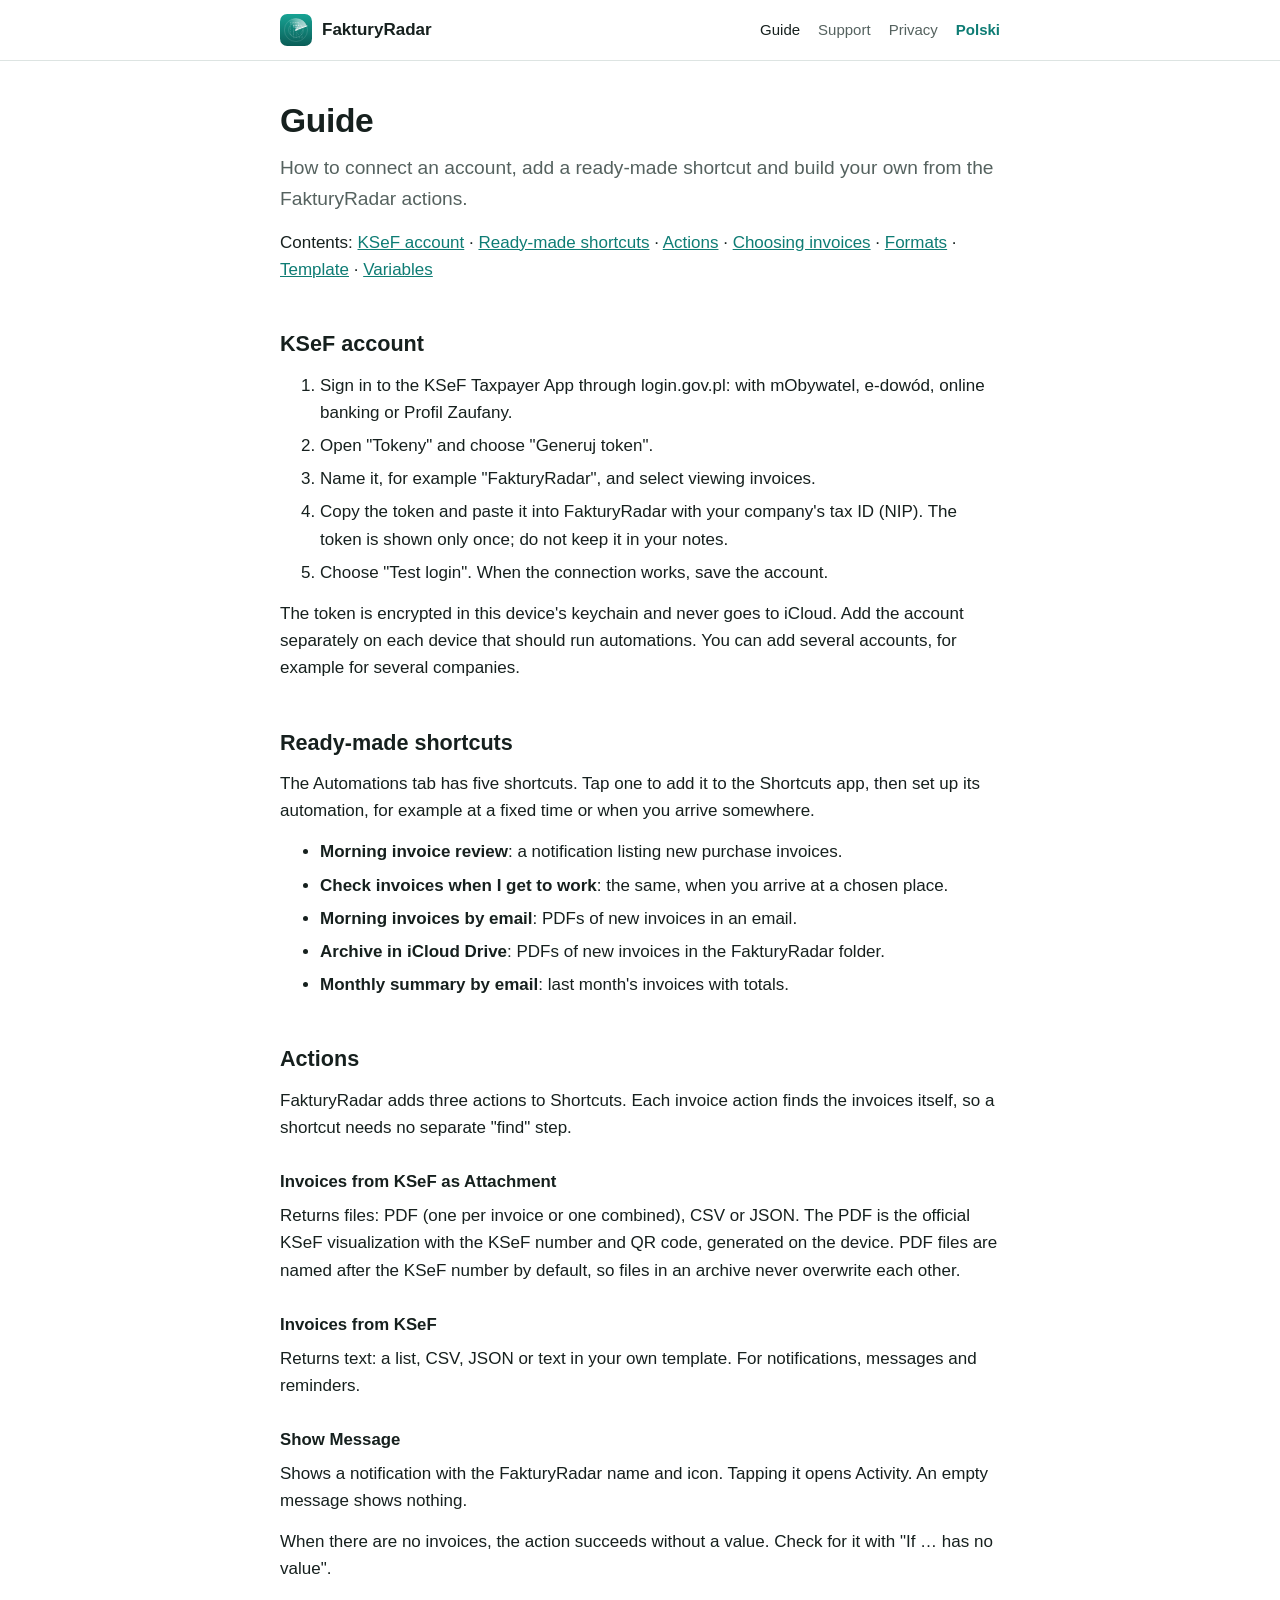
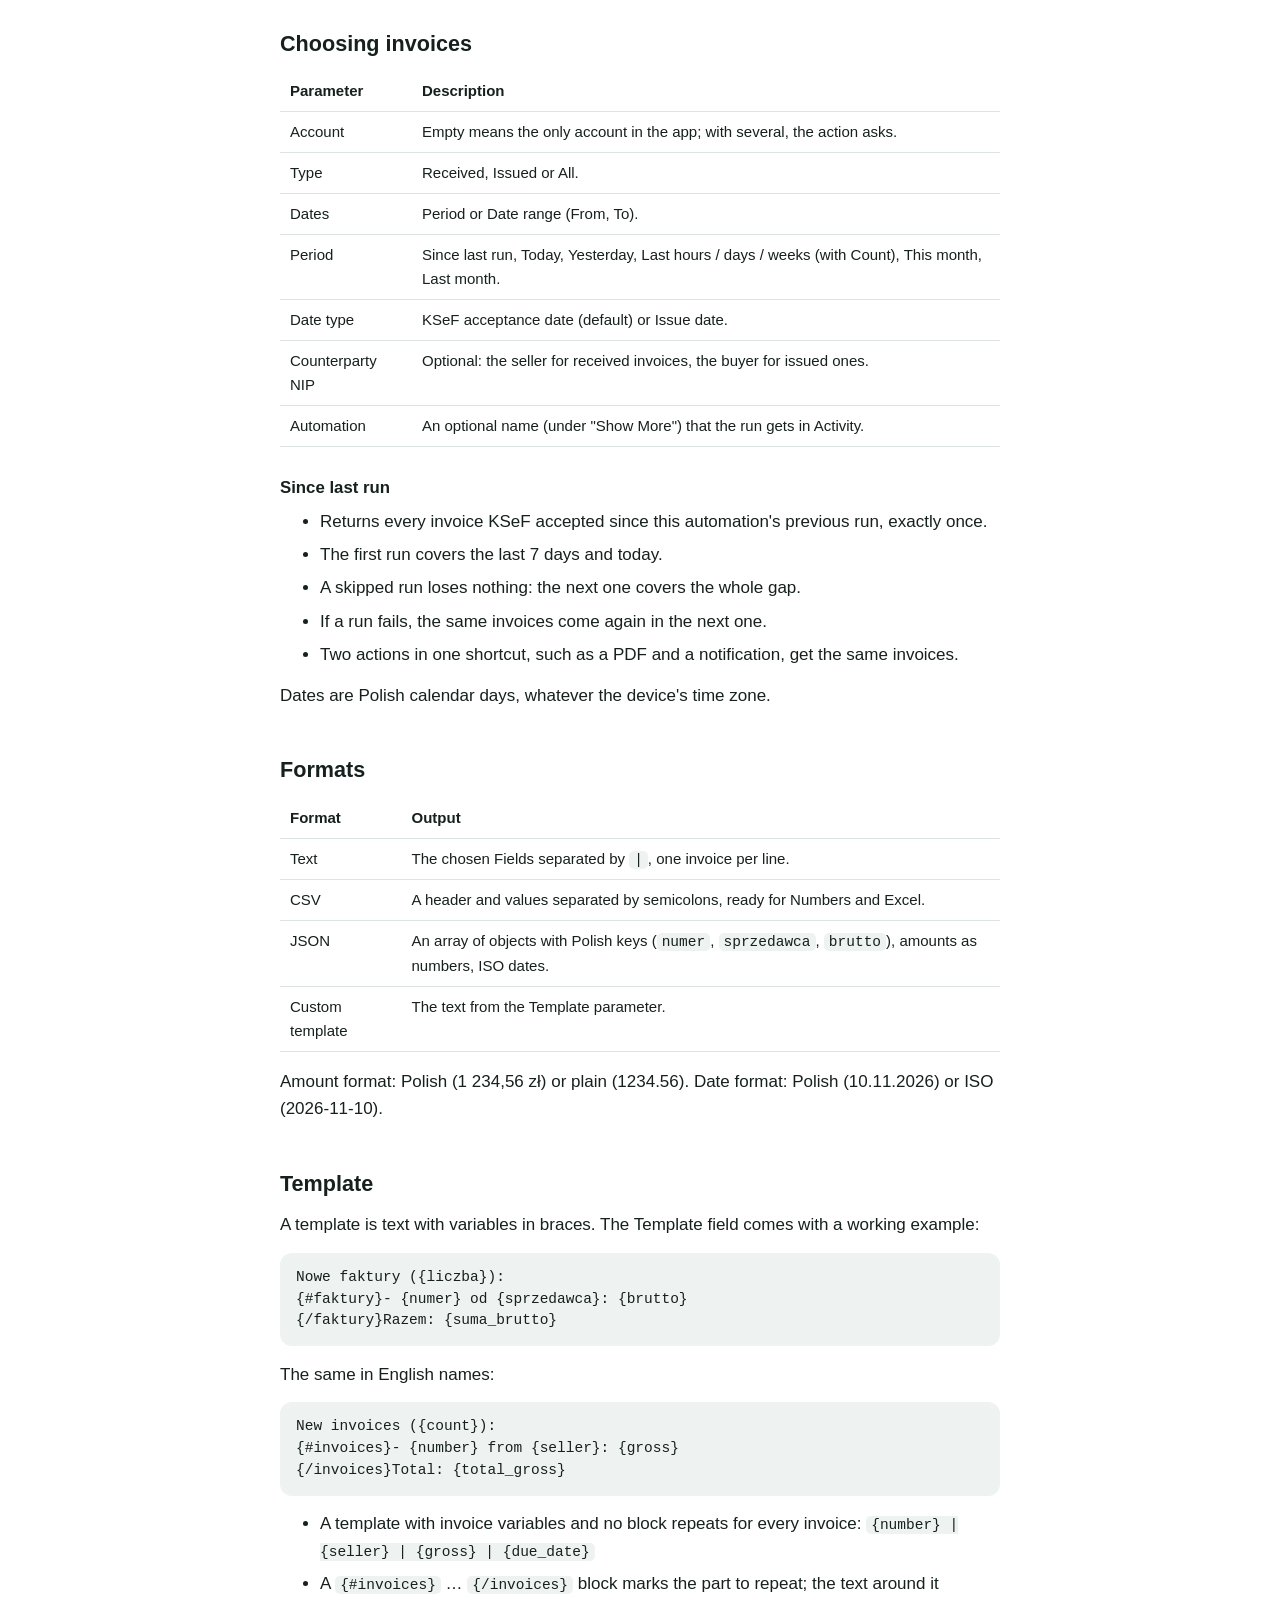
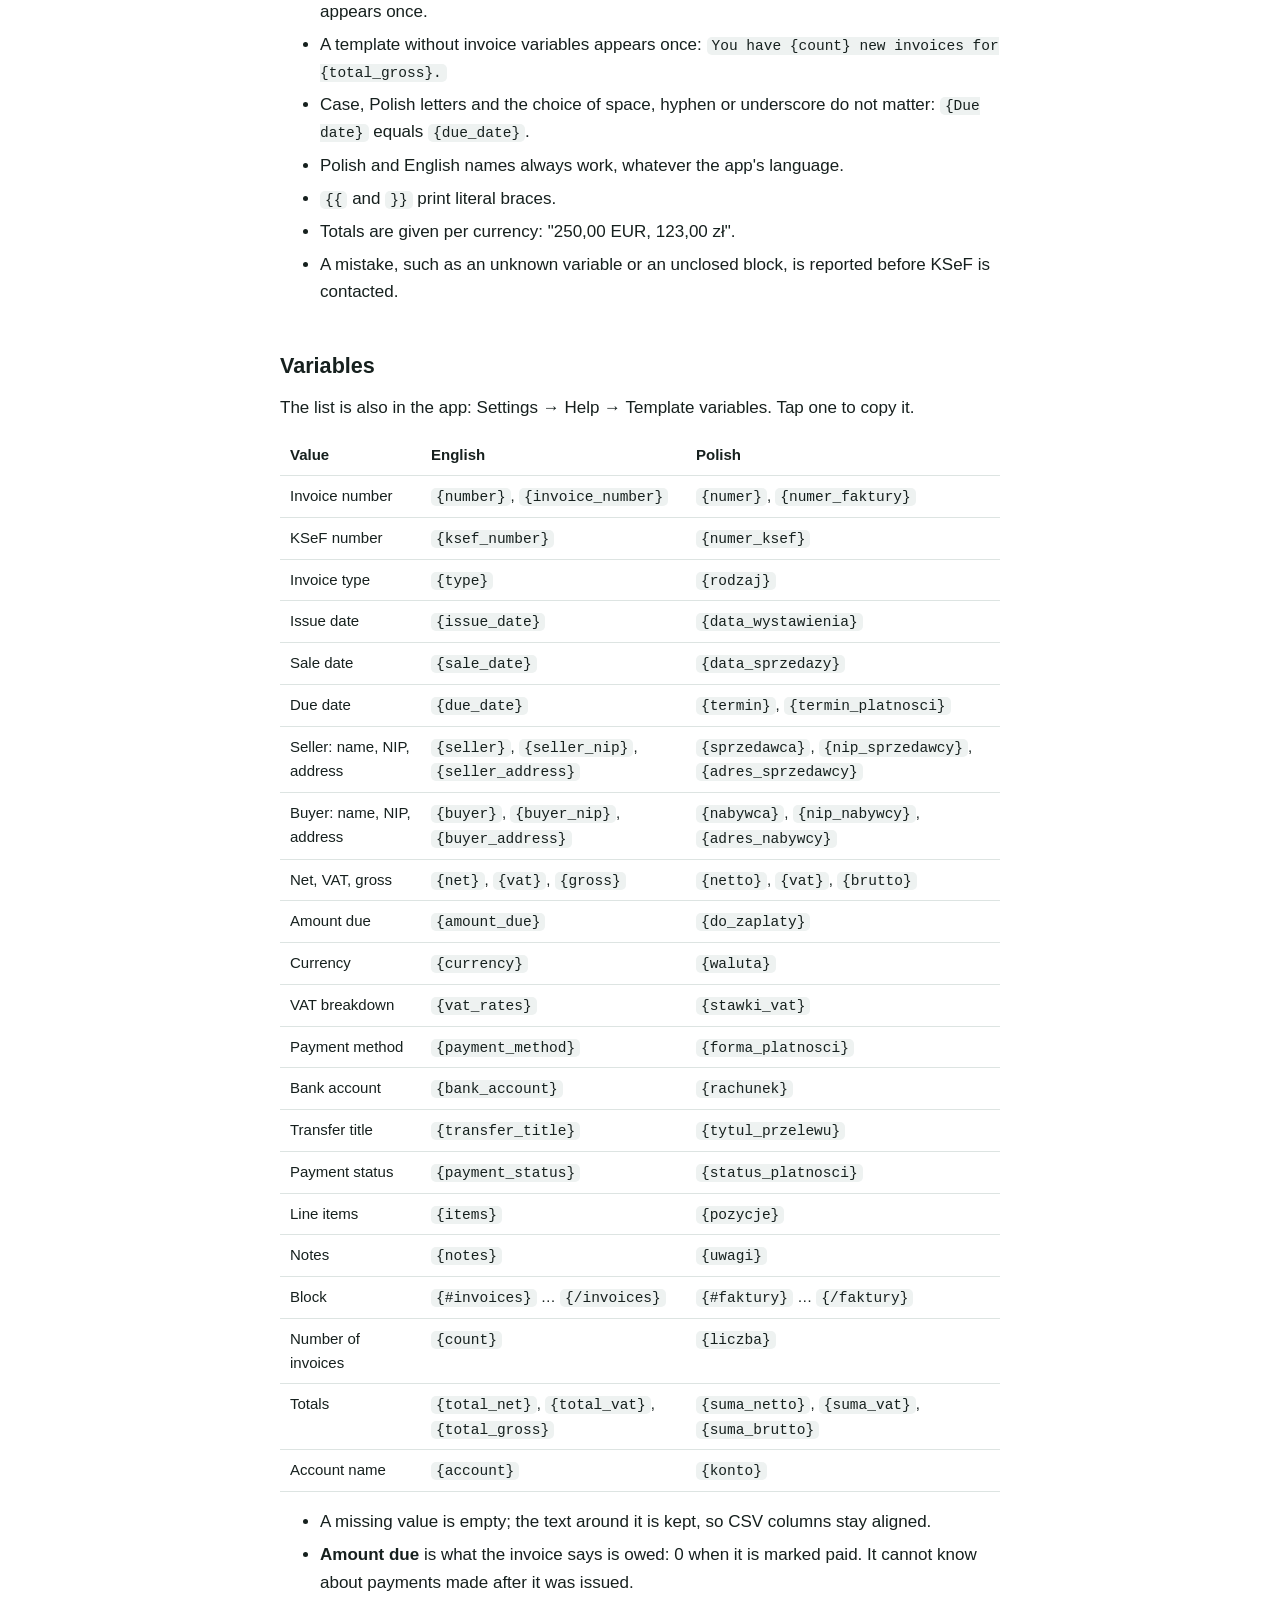
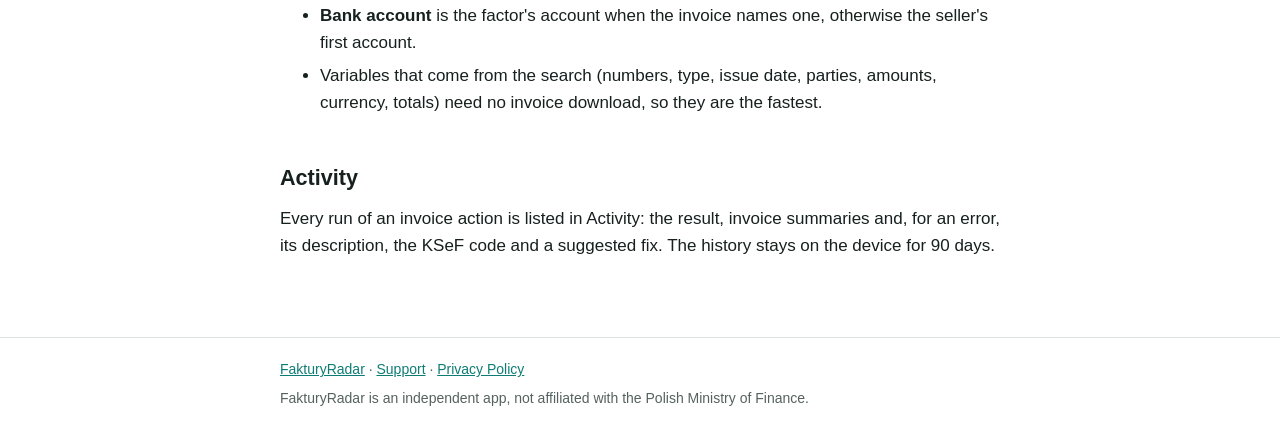
==== en/guide/index.html @ 7a62cd4e "Publish site from 4770012" ====
<!doctype html>
<html lang="en">
<head>
<meta charset="utf-8">
<meta name="viewport" content="width=device-width, initial-scale=1">
<title>Guide - FakturyRadar</title>
<meta name="description" content="How to connect a KSeF account, use the FakturyRadar actions in Shortcuts and write your own templates.">
<link rel="icon" href="/assets/icon.svg" type="image/svg+xml">
<link rel="alternate" hreflang="pl" href="https://fakturyradar.github.io/guide/">
<link rel="stylesheet" href="/assets/style.css">
</head>
<body>
<header class="site"><div class="wrap">
  <a class="brand" href="/en/"><img src="/assets/icon.svg" alt="">FakturyRadar</a>
  <nav class="main">
    <a href="/en/guide/" aria-current="page">Guide</a>
    <a href="/en/support/">Support</a>
    <a href="/en/privacy/">Privacy</a>
    <a class="lang" href="/guide/" hreflang="pl" lang="pl">Polski</a>
  </nav>
</div></header>

<main><div class="wrap">
  <h1>Guide</h1>
  <p class="lead">How to connect an account, add a ready-made shortcut and build your own from the FakturyRadar actions.</p>
  <p>Contents: <a href="#account">KSeF account</a> · <a href="#ready">Ready-made shortcuts</a> · <a href="#actions">Actions</a> · <a href="#choosing">Choosing invoices</a> · <a href="#formats">Formats</a> · <a href="#template">Template</a> · <a href="#variables">Variables</a></p>

  <h2 id="account">KSeF account</h2>
  <ol>
    <li>Sign in to the KSeF Taxpayer App through login.gov.pl: with mObywatel, e-dowód, online banking or Profil Zaufany.</li>
    <li>Open "Tokeny" and choose "Generuj token".</li>
    <li>Name it, for example "FakturyRadar", and select viewing invoices.</li>
    <li>Copy the token and paste it into FakturyRadar with your company's tax ID (NIP). The token is shown only once; do not keep it in your notes.</li>
    <li>Choose "Test login". When the connection works, save the account.</li>
  </ol>
  <p>The token is encrypted in this device's keychain and never goes to iCloud. Add the account separately on each device that should run automations. You can add several accounts, for example for several companies.</p>

  <h2 id="ready">Ready-made shortcuts</h2>
  <p>The Automations tab has five shortcuts. Tap one to add it to the Shortcuts app, then set up its automation, for example at a fixed time or when you arrive somewhere.</p>
  <ul>
    <li><strong>Morning invoice review</strong>: a notification listing new purchase invoices.</li>
    <li><strong>Check invoices when I get to work</strong>: the same, when you arrive at a chosen place.</li>
    <li><strong>Morning invoices by email</strong>: PDFs of new invoices in an email.</li>
    <li><strong>Archive in iCloud Drive</strong>: PDFs of new invoices in the FakturyRadar folder.</li>
    <li><strong>Monthly summary by email</strong>: last month's invoices with totals.</li>
  </ul>

  <h2 id="actions">Actions</h2>
  <p>FakturyRadar adds three actions to Shortcuts. Each invoice action finds the invoices itself, so a shortcut needs no separate "find" step.</p>
  <h3>Invoices from KSeF as Attachment</h3>
  <p>Returns files: PDF (one per invoice or one combined), CSV or JSON. The PDF is the official KSeF visualization with the KSeF number and QR code, generated on the device. PDF files are named after the KSeF number by default, so files in an archive never overwrite each other.</p>
  <h3>Invoices from KSeF</h3>
  <p>Returns text: a list, CSV, JSON or text in your own template. For notifications, messages and reminders.</p>
  <h3>Show Message</h3>
  <p>Shows a notification with the FakturyRadar name and icon. Tapping it opens Activity. An empty message shows nothing.</p>
  <p>When there are no invoices, the action succeeds without a value. Check for it with "If … has no value".</p>

  <h2 id="choosing">Choosing invoices</h2>
  <div class="table"><table>
    <tr><th>Parameter</th><th>Description</th></tr>
    <tr><td>Account</td><td>Empty means the only account in the app; with several, the action asks.</td></tr>
    <tr><td>Type</td><td>Received, Issued or All.</td></tr>
    <tr><td>Dates</td><td>Period or Date range (From, To).</td></tr>
    <tr><td>Period</td><td>Since last run, Today, Yesterday, Last hours / days / weeks (with Count), This month, Last month.</td></tr>
    <tr><td>Date type</td><td>KSeF acceptance date (default) or Issue date.</td></tr>
    <tr><td>Counterparty NIP</td><td>Optional: the seller for received invoices, the buyer for issued ones.</td></tr>
    <tr><td>Automation</td><td>An optional name (under "Show More") that the run gets in Activity.</td></tr>
  </table></div>
  <h3>Since last run</h3>
  <ul>
    <li>Returns every invoice KSeF accepted since this automation's previous run, exactly once.</li>
    <li>The first run covers the last 7 days and today.</li>
    <li>A skipped run loses nothing: the next one covers the whole gap.</li>
    <li>If a run fails, the same invoices come again in the next one.</li>
    <li>Two actions in one shortcut, such as a PDF and a notification, get the same invoices.</li>
  </ul>
  <p>Dates are Polish calendar days, whatever the device's time zone.</p>

  <h2 id="formats">Formats</h2>
  <div class="table"><table>
    <tr><th>Format</th><th>Output</th></tr>
    <tr><td>Text</td><td>The chosen Fields separated by <code>|</code>, one invoice per line.</td></tr>
    <tr><td>CSV</td><td>A header and values separated by semicolons, ready for Numbers and Excel.</td></tr>
    <tr><td>JSON</td><td>An array of objects with Polish keys (<code>numer</code>, <code>sprzedawca</code>, <code>brutto</code>), amounts as numbers, ISO dates.</td></tr>
    <tr><td>Custom template</td><td>The text from the Template parameter.</td></tr>
  </table></div>
  <p>Amount format: Polish (1 234,56 zł) or plain (1234.56). Date format: Polish (10.11.2026) or ISO (2026-11-10).</p>

  <h2 id="template">Template</h2>
  <p>A template is text with variables in braces. The Template field comes with a working example:</p>
  <pre><code>Nowe faktury ({liczba}):
{#faktury}- {numer} od {sprzedawca}: {brutto}
{/faktury}Razem: {suma_brutto}</code></pre>
  <p>The same in English names:</p>
  <pre><code>New invoices ({count}):
{#invoices}- {number} from {seller}: {gross}
{/invoices}Total: {total_gross}</code></pre>
  <ul>
    <li>A template with invoice variables and no block repeats for every invoice: <code>{number} | {seller} | {gross} | {due_date}</code></li>
    <li>A <code>{#invoices}</code> … <code>{/invoices}</code> block marks the part to repeat; the text around it appears once.</li>
    <li>A template without invoice variables appears once: <code>You have {count} new invoices for {total_gross}.</code></li>
    <li>Case, Polish letters and the choice of space, hyphen or underscore do not matter: <code>{Due date}</code> equals <code>{due_date}</code>.</li>
    <li>Polish and English names always work, whatever the app's language.</li>
    <li><code>{{</code> and <code>}}</code> print literal braces.</li>
    <li>Totals are given per currency: "250,00 EUR, 123,00 zł".</li>
    <li>A mistake, such as an unknown variable or an unclosed block, is reported before KSeF is contacted.</li>
  </ul>

  <h2 id="variables">Variables</h2>
  <p>The list is also in the app: Settings → Help → Template variables. Tap one to copy it.</p>
  <div class="table"><table>
    <tr><th>Value</th><th>English</th><th>Polish</th></tr>
    <tr><td>Invoice number</td><td><code>{number}</code>, <code>{invoice_number}</code></td><td><code>{numer}</code>, <code>{numer_faktury}</code></td></tr>
    <tr><td>KSeF number</td><td><code>{ksef_number}</code></td><td><code>{numer_ksef}</code></td></tr>
    <tr><td>Invoice type</td><td><code>{type}</code></td><td><code>{rodzaj}</code></td></tr>
    <tr><td>Issue date</td><td><code>{issue_date}</code></td><td><code>{data_wystawienia}</code></td></tr>
    <tr><td>Sale date</td><td><code>{sale_date}</code></td><td><code>{data_sprzedazy}</code></td></tr>
    <tr><td>Due date</td><td><code>{due_date}</code></td><td><code>{termin}</code>, <code>{termin_platnosci}</code></td></tr>
    <tr><td>Seller: name, NIP, address</td><td><code>{seller}</code>, <code>{seller_nip}</code>, <code>{seller_address}</code></td><td><code>{sprzedawca}</code>, <code>{nip_sprzedawcy}</code>, <code>{adres_sprzedawcy}</code></td></tr>
    <tr><td>Buyer: name, NIP, address</td><td><code>{buyer}</code>, <code>{buyer_nip}</code>, <code>{buyer_address}</code></td><td><code>{nabywca}</code>, <code>{nip_nabywcy}</code>, <code>{adres_nabywcy}</code></td></tr>
    <tr><td>Net, VAT, gross</td><td><code>{net}</code>, <code>{vat}</code>, <code>{gross}</code></td><td><code>{netto}</code>, <code>{vat}</code>, <code>{brutto}</code></td></tr>
    <tr><td>Amount due</td><td><code>{amount_due}</code></td><td><code>{do_zaplaty}</code></td></tr>
    <tr><td>Currency</td><td><code>{currency}</code></td><td><code>{waluta}</code></td></tr>
    <tr><td>VAT breakdown</td><td><code>{vat_rates}</code></td><td><code>{stawki_vat}</code></td></tr>
    <tr><td>Payment method</td><td><code>{payment_method}</code></td><td><code>{forma_platnosci}</code></td></tr>
    <tr><td>Bank account</td><td><code>{bank_account}</code></td><td><code>{rachunek}</code></td></tr>
    <tr><td>Transfer title</td><td><code>{transfer_title}</code></td><td><code>{tytul_przelewu}</code></td></tr>
    <tr><td>Payment status</td><td><code>{payment_status}</code></td><td><code>{status_platnosci}</code></td></tr>
    <tr><td>Line items</td><td><code>{items}</code></td><td><code>{pozycje}</code></td></tr>
    <tr><td>Notes</td><td><code>{notes}</code></td><td><code>{uwagi}</code></td></tr>
    <tr><td>Block</td><td><code>{#invoices}</code> … <code>{/invoices}</code></td><td><code>{#faktury}</code> … <code>{/faktury}</code></td></tr>
    <tr><td>Number of invoices</td><td><code>{count}</code></td><td><code>{liczba}</code></td></tr>
    <tr><td>Totals</td><td><code>{total_net}</code>, <code>{total_vat}</code>, <code>{total_gross}</code></td><td><code>{suma_netto}</code>, <code>{suma_vat}</code>, <code>{suma_brutto}</code></td></tr>
    <tr><td>Account name</td><td><code>{account}</code></td><td><code>{konto}</code></td></tr>
  </table></div>
  <ul>
    <li>A missing value is empty; the text around it is kept, so CSV columns stay aligned.</li>
    <li><strong>Amount due</strong> is what the invoice says is owed: 0 when it is marked paid. It cannot know about payments made after it was issued.</li>
    <li><strong>Bank account</strong> is the factor's account when the invoice names one, otherwise the seller's first account.</li>
    <li>Variables that come from the search (numbers, type, issue date, parties, amounts, currency, totals) need no invoice download, so they are the fastest.</li>
  </ul>

  <h2>Activity</h2>
  <p>Every run of an invoice action is listed in Activity: the result, invoice summaries and, for an error, its description, the KSeF code and a suggested fix. The history stays on the device for 90 days.</p>
</div></main>

<footer class="site"><div class="wrap">
  <p><a href="/en/">FakturyRadar</a> · <a href="/en/support/">Support</a> · <a href="/en/privacy/">Privacy Policy</a></p>
  <p>FakturyRadar is an independent app, not affiliated with the Polish Ministry of Finance.</p>
</div></footer>
</body>
</html>
---- assets/style.css ----
:root {
  --bg: #ffffff;
  --surface: #f3f6f5;
  --text: #16201e;
  --muted: #55625f;
  --line: #dde4e2;
  --accent: #0e7c74;
  --accent-soft: #e3f2f0;
  --code: #eef2f1;
  color-scheme: light dark;
}

@media (prefers-color-scheme: dark) {
  :root {
    --bg: #111514;
    --surface: #1a201e;
    --text: #e8eeec;
    --muted: #9aa8a4;
    --line: #2a3330;
    --accent: #4ccbb9;
    --accent-soft: #17302c;
    --code: #1f2725;
  }
}

* { box-sizing: border-box; }

body {
  margin: 0;
  background: var(--bg);
  color: var(--text);
  font: 17px/1.6 -apple-system, BlinkMacSystemFont, "SF Pro Text", "Segoe UI", Roboto, sans-serif;
  -webkit-text-size-adjust: 100%;
}

a { color: var(--accent); }
a:hover { text-decoration-thickness: 2px; }

.wrap { max-width: 760px; margin: 0 auto; padding: 0 20px; }

header.site {
  border-bottom: 1px solid var(--line);
}
header.site .wrap {
  display: flex;
  align-items: center;
  gap: 16px;
  flex-wrap: wrap;
  padding-top: 14px;
  padding-bottom: 14px;
}
.brand {
  display: flex;
  align-items: center;
  gap: 10px;
  font-weight: 650;
  color: var(--text);
  text-decoration: none;
  margin-right: auto;
}
.brand img { width: 32px; height: 32px; }
nav.main { display: flex; gap: 18px; flex-wrap: wrap; font-size: 15px; }
nav.main a { color: var(--muted); text-decoration: none; }
nav.main a[aria-current="page"], nav.main a:hover { color: var(--text); }
nav.main .lang { color: var(--accent); font-weight: 600; }

main { padding: 40px 0 64px; }

h1 { font-size: 2.1rem; line-height: 1.2; margin: 0 0 12px; letter-spacing: -0.01em; }
h2 { font-size: 1.35rem; margin: 44px 0 10px; }
h3 { font-size: 1.05rem; margin: 28px 0 6px; }
p, ul, ol { margin: 0 0 14px; }
li { margin-bottom: 6px; }
.lead { font-size: 1.2rem; color: var(--muted); }
.meta { color: var(--muted); font-size: 15px; }

.hero { display: flex; gap: 24px; align-items: center; margin-bottom: 8px; }
.hero img { width: 96px; height: 96px; flex: none; }

.pillars {
  display: grid;
  grid-template-columns: repeat(2, 1fr);
  gap: 14px;
  margin: 28px 0;
  padding: 0;
  list-style: none;
}
.pillars li {
  background: var(--surface);
  border-radius: 16px;
  padding: 18px 18px 14px;
  margin: 0;
}
.pillars strong { display: block; margin-bottom: 4px; }
.pillars span { color: var(--muted); font-size: 15px; }

.note {
  background: var(--accent-soft);
  border-radius: 14px;
  padding: 14px 18px;
  margin: 20px 0;
}

code, pre { font: 14.5px/1.5 ui-monospace, "SF Mono", Menlo, monospace; }
code { background: var(--code); border-radius: 5px; padding: 1px 5px; }
pre { background: var(--code); border-radius: 12px; padding: 14px 16px; overflow-x: auto; }
pre code { background: none; padding: 0; }

.table { overflow-x: auto; margin: 0 0 16px; }
table { border-collapse: collapse; width: 100%; font-size: 15px; }
th, td { text-align: left; vertical-align: top; padding: 8px 10px; border-bottom: 1px solid var(--line); }
th { font-weight: 600; }

details { border-bottom: 1px solid var(--line); padding: 12px 0; }
summary { cursor: pointer; font-weight: 600; }
details p { margin-top: 8px; }

footer.site { border-top: 1px solid var(--line); color: var(--muted); font-size: 14px; }
footer.site .wrap { padding-top: 20px; padding-bottom: 32px; }
footer.site p { margin: 0 0 6px; }

@media (max-width: 560px) {
  h1 { font-size: 1.7rem; }
  .hero { flex-direction: column; align-items: flex-start; }
  .hero img { width: 72px; height: 72px; }
  .pillars { grid-template-columns: 1fr; }
}
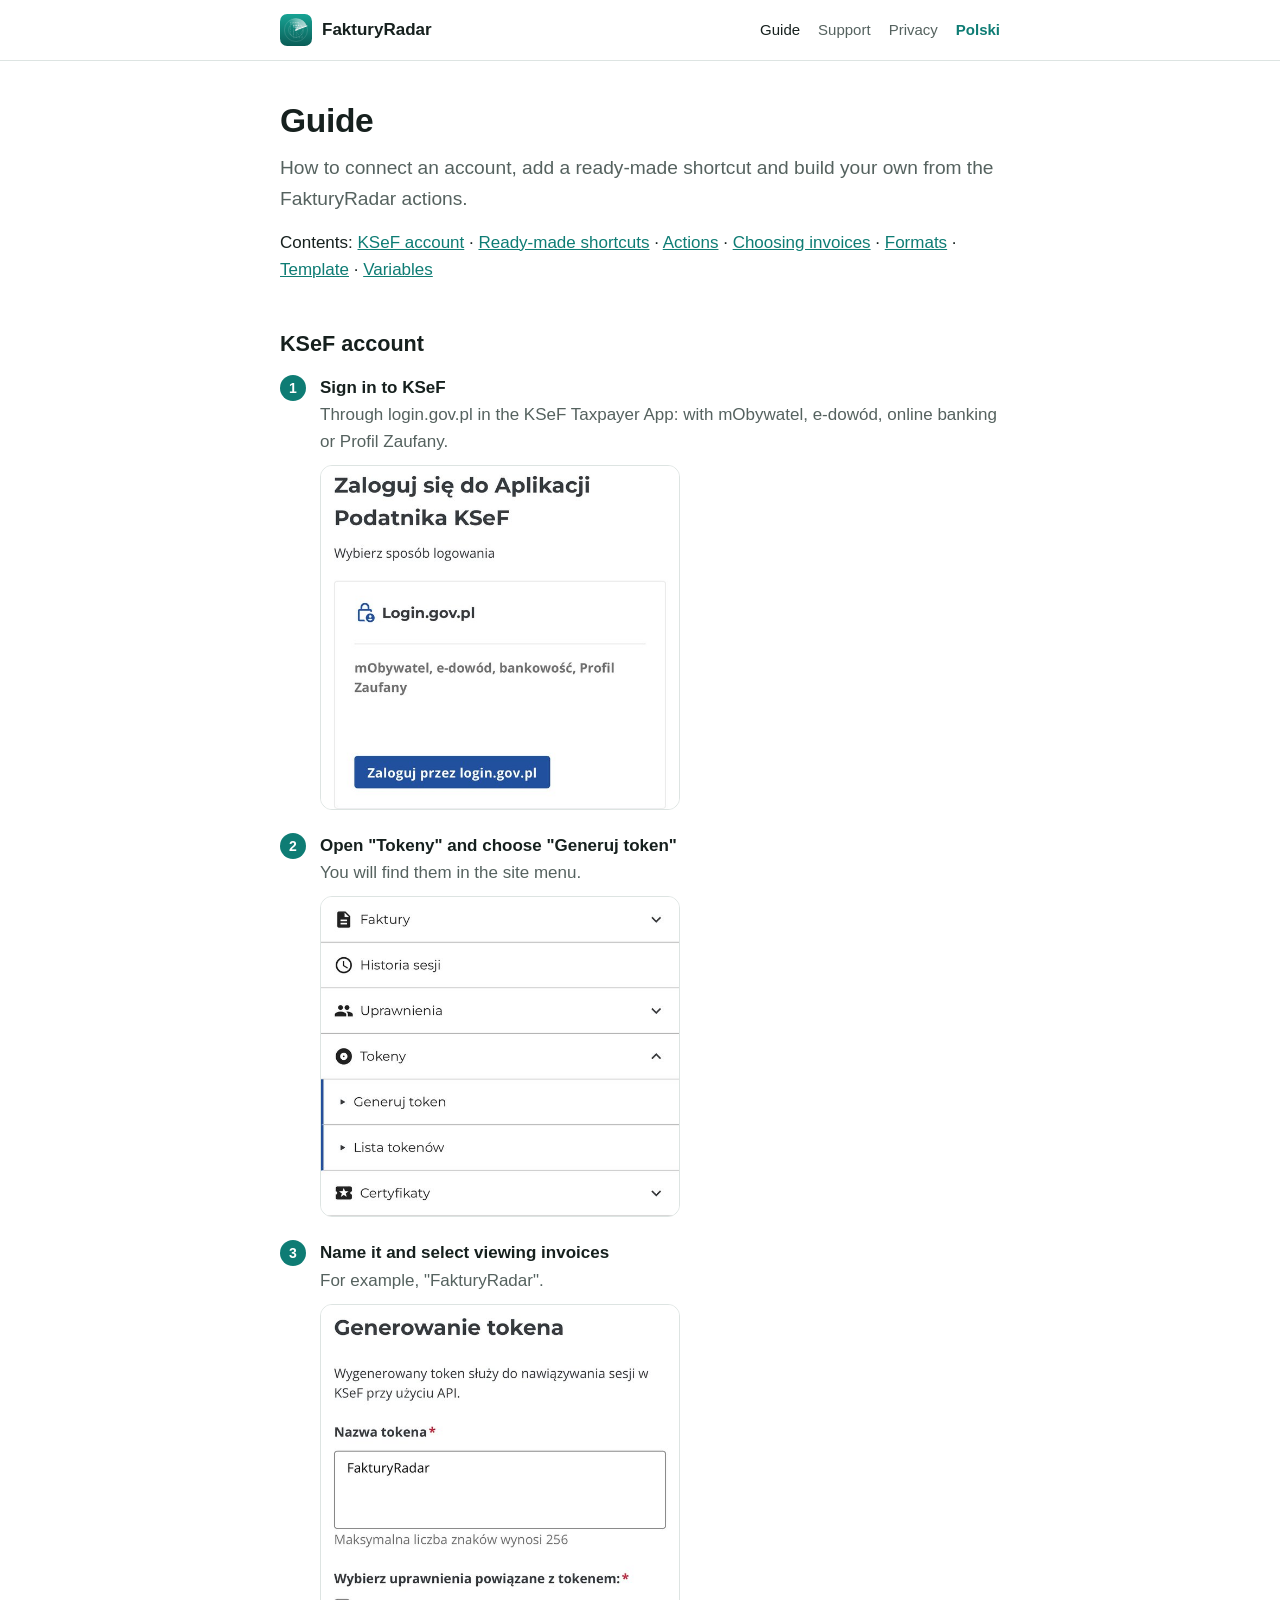
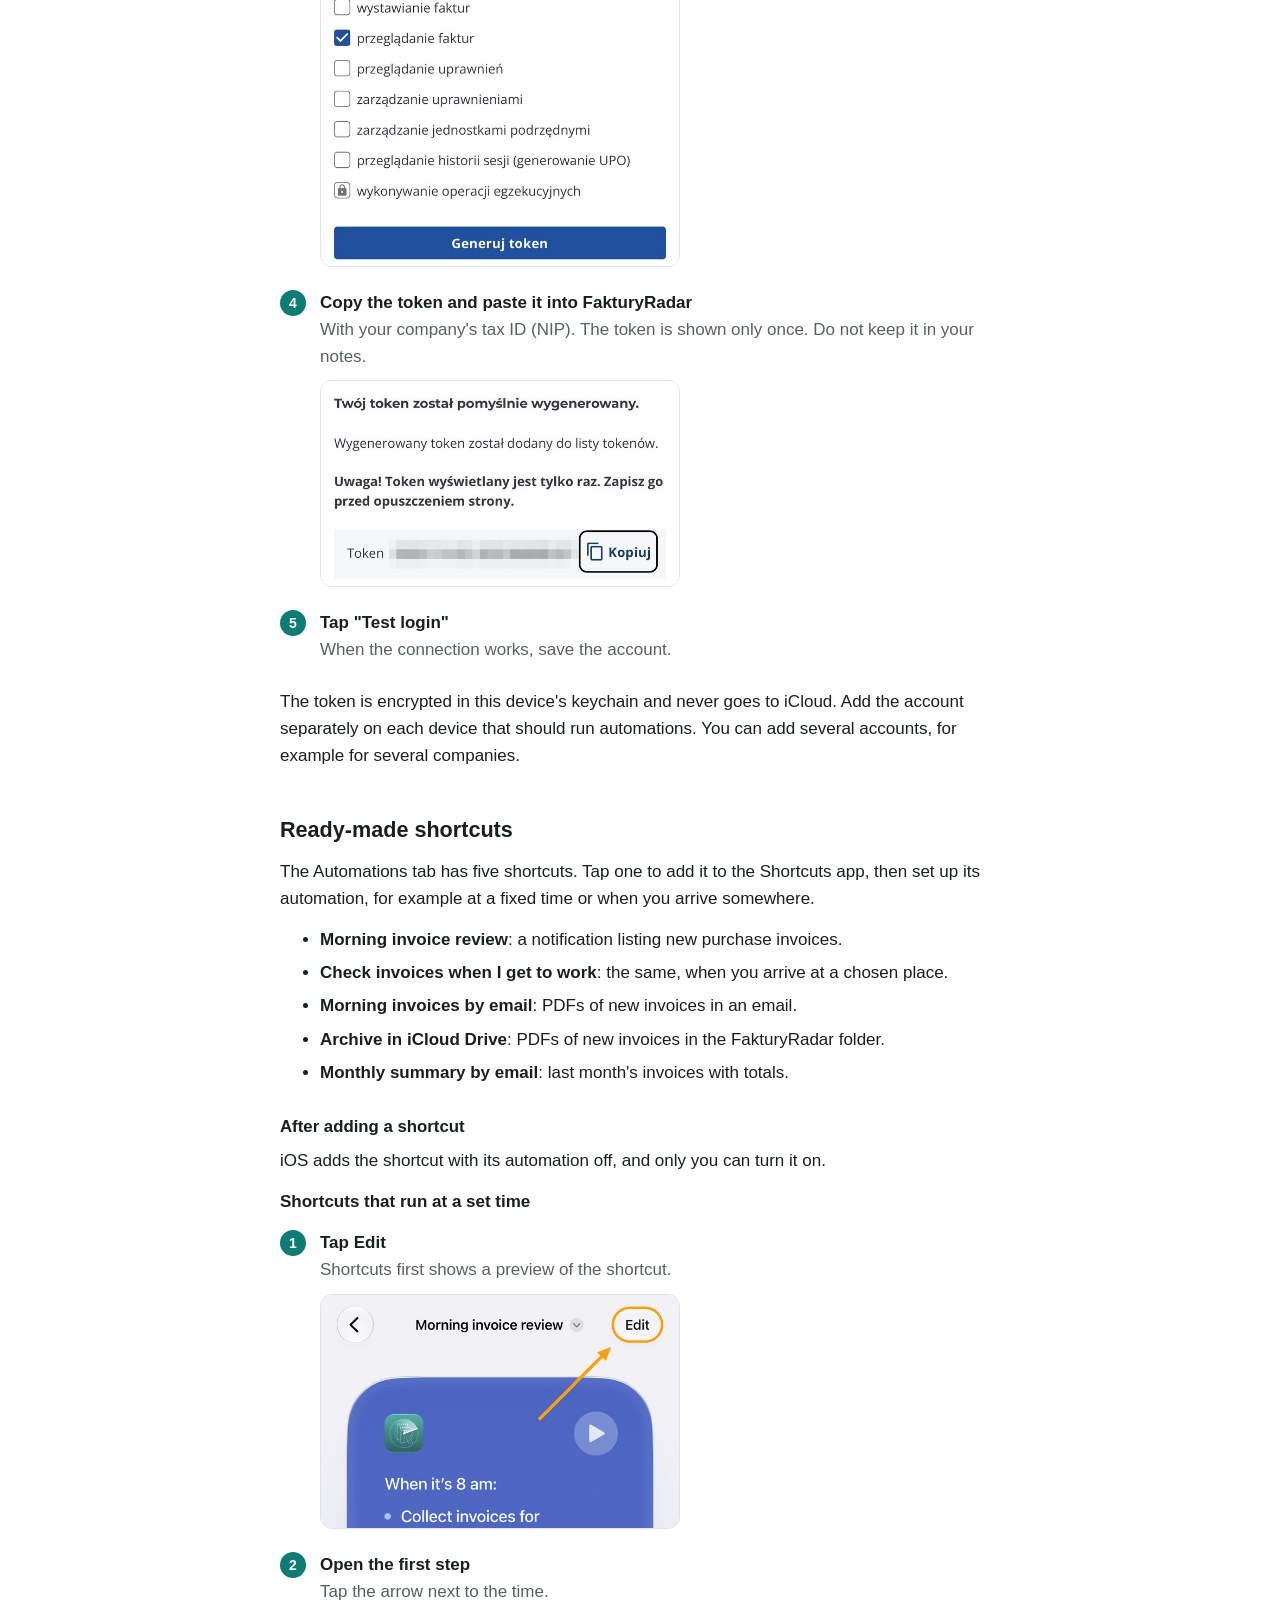
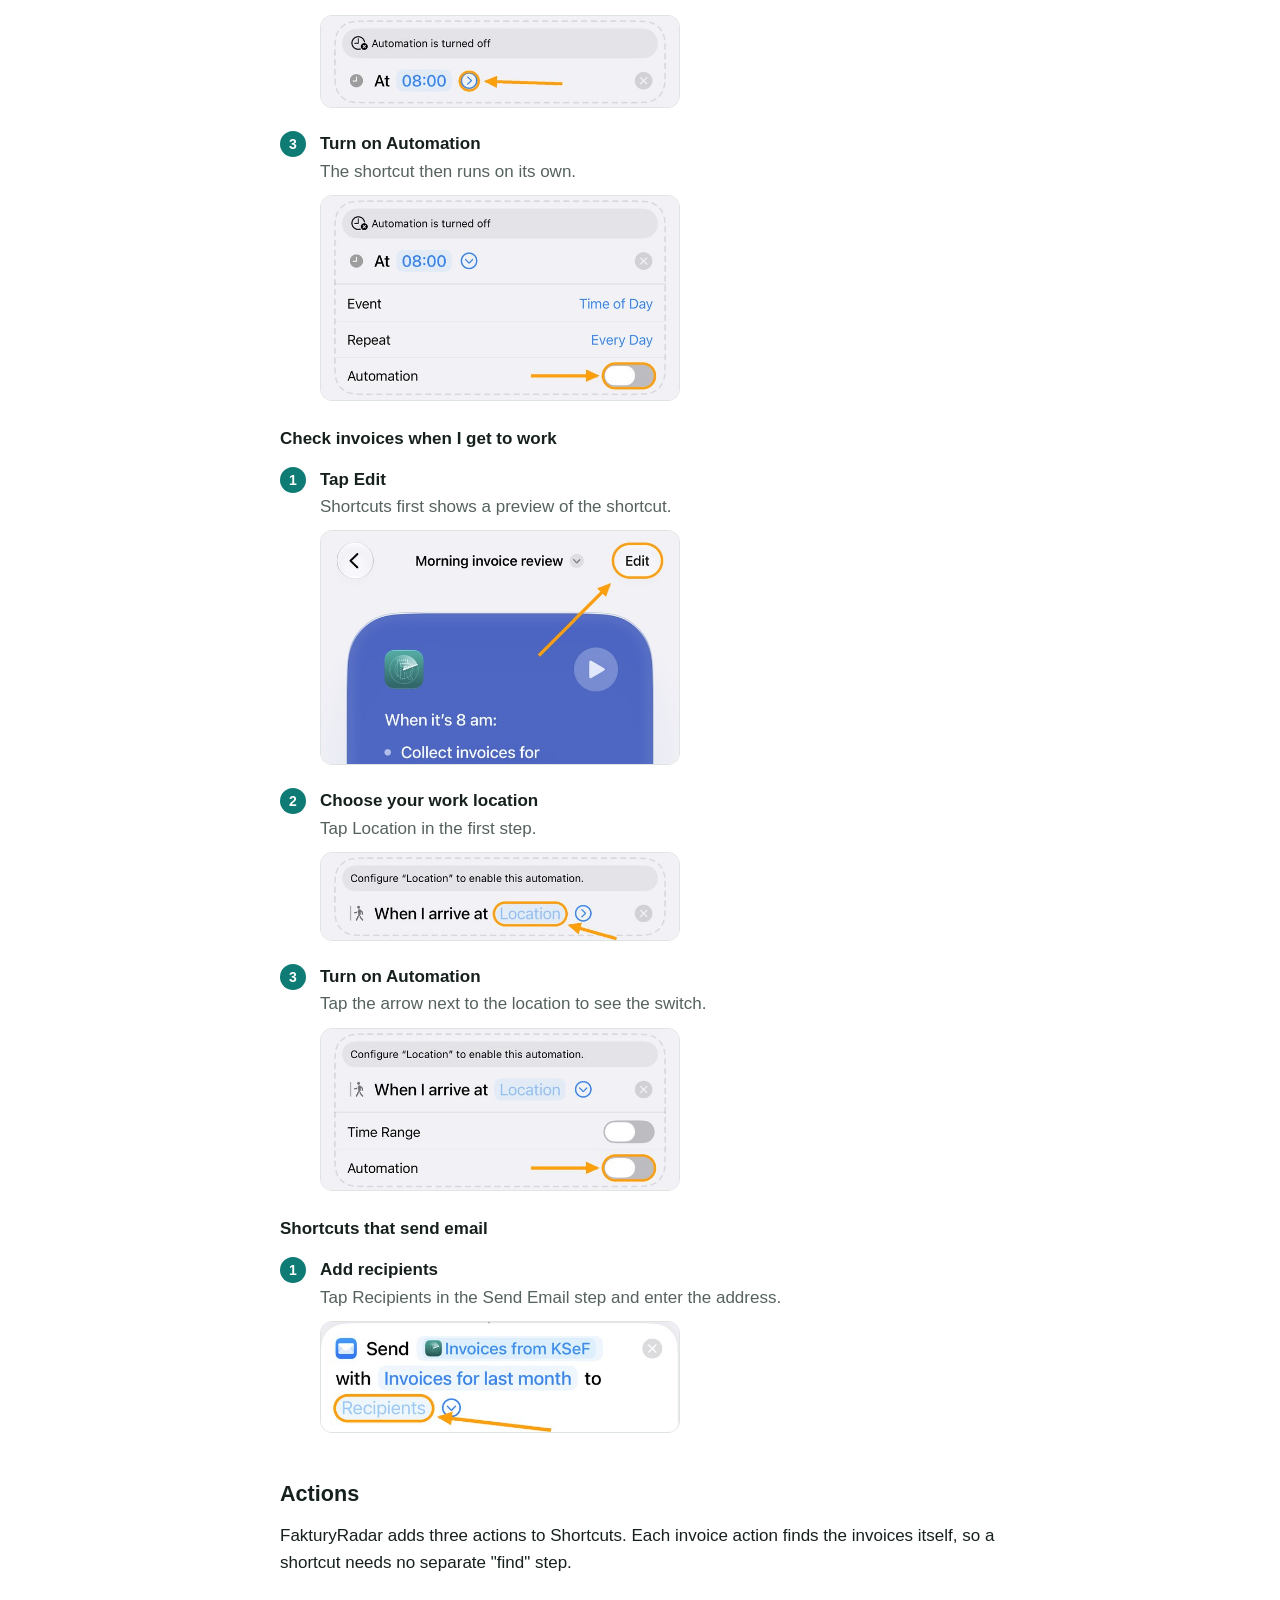
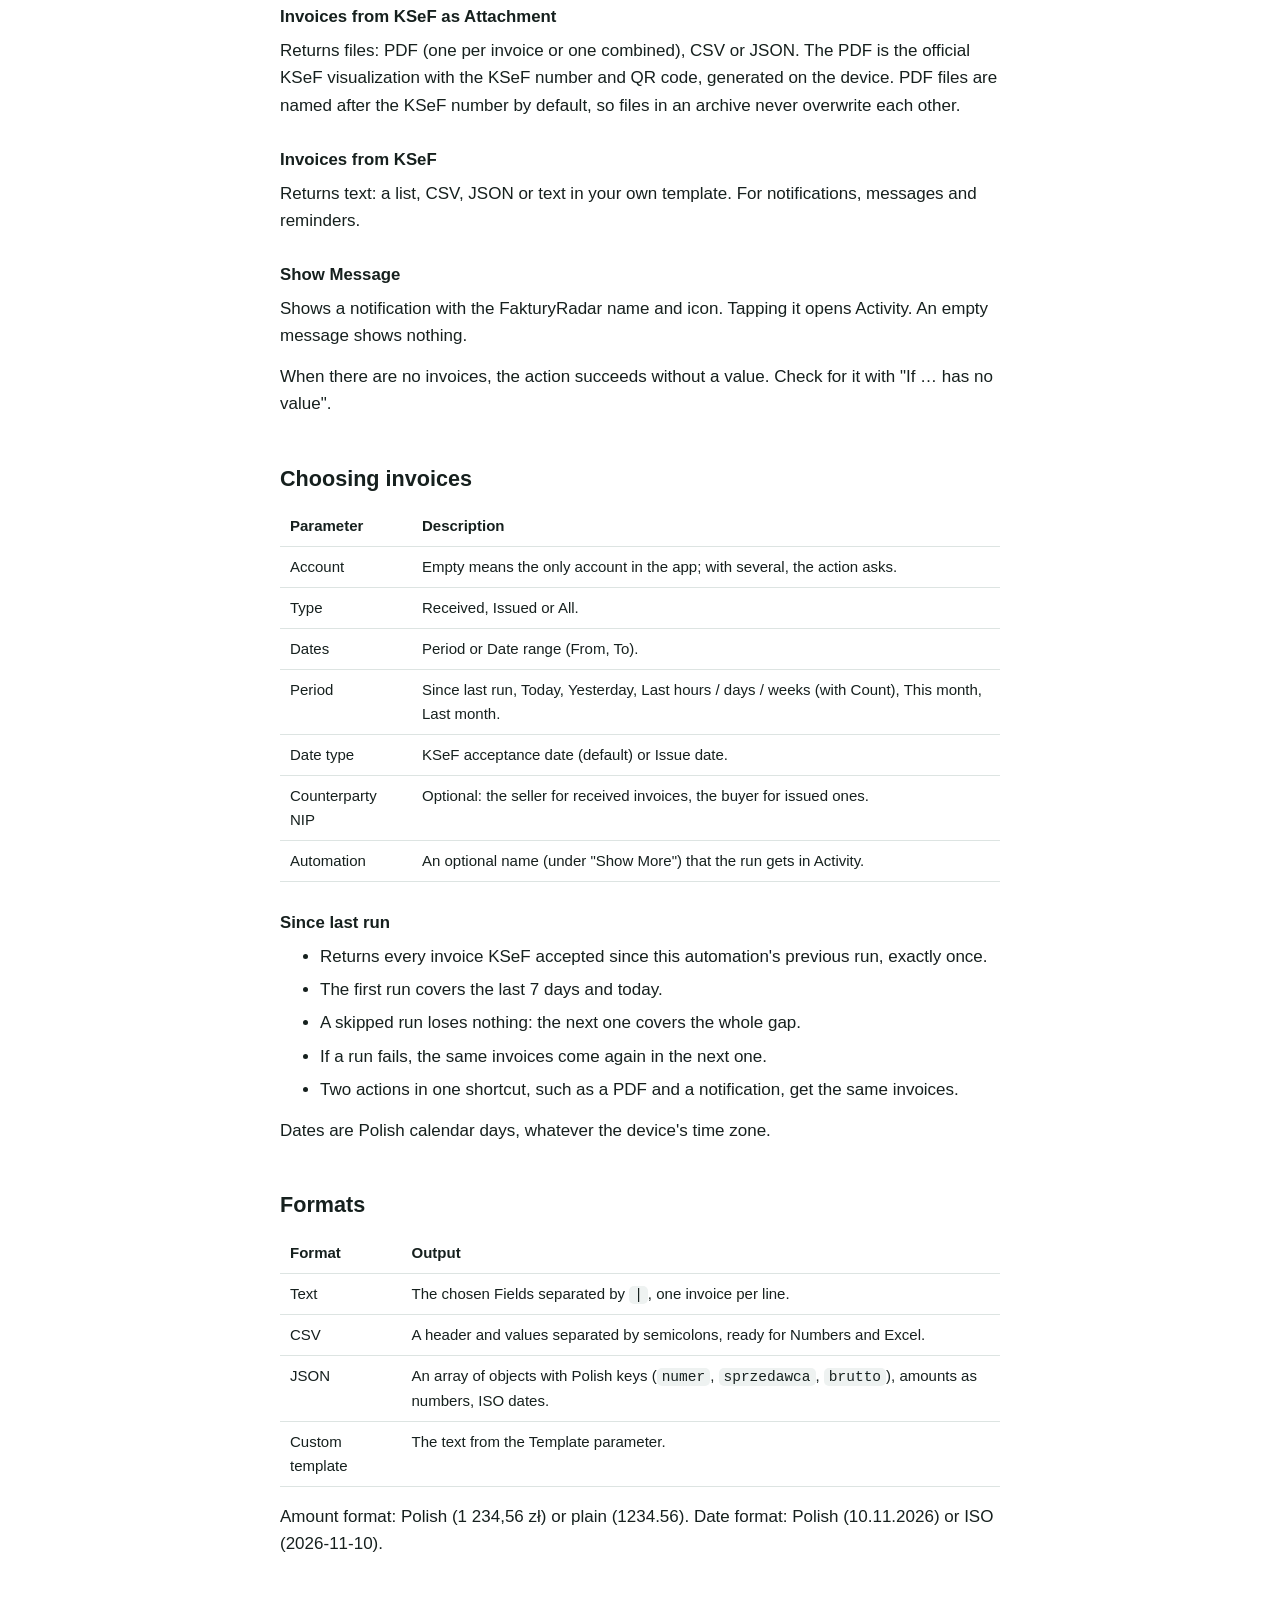
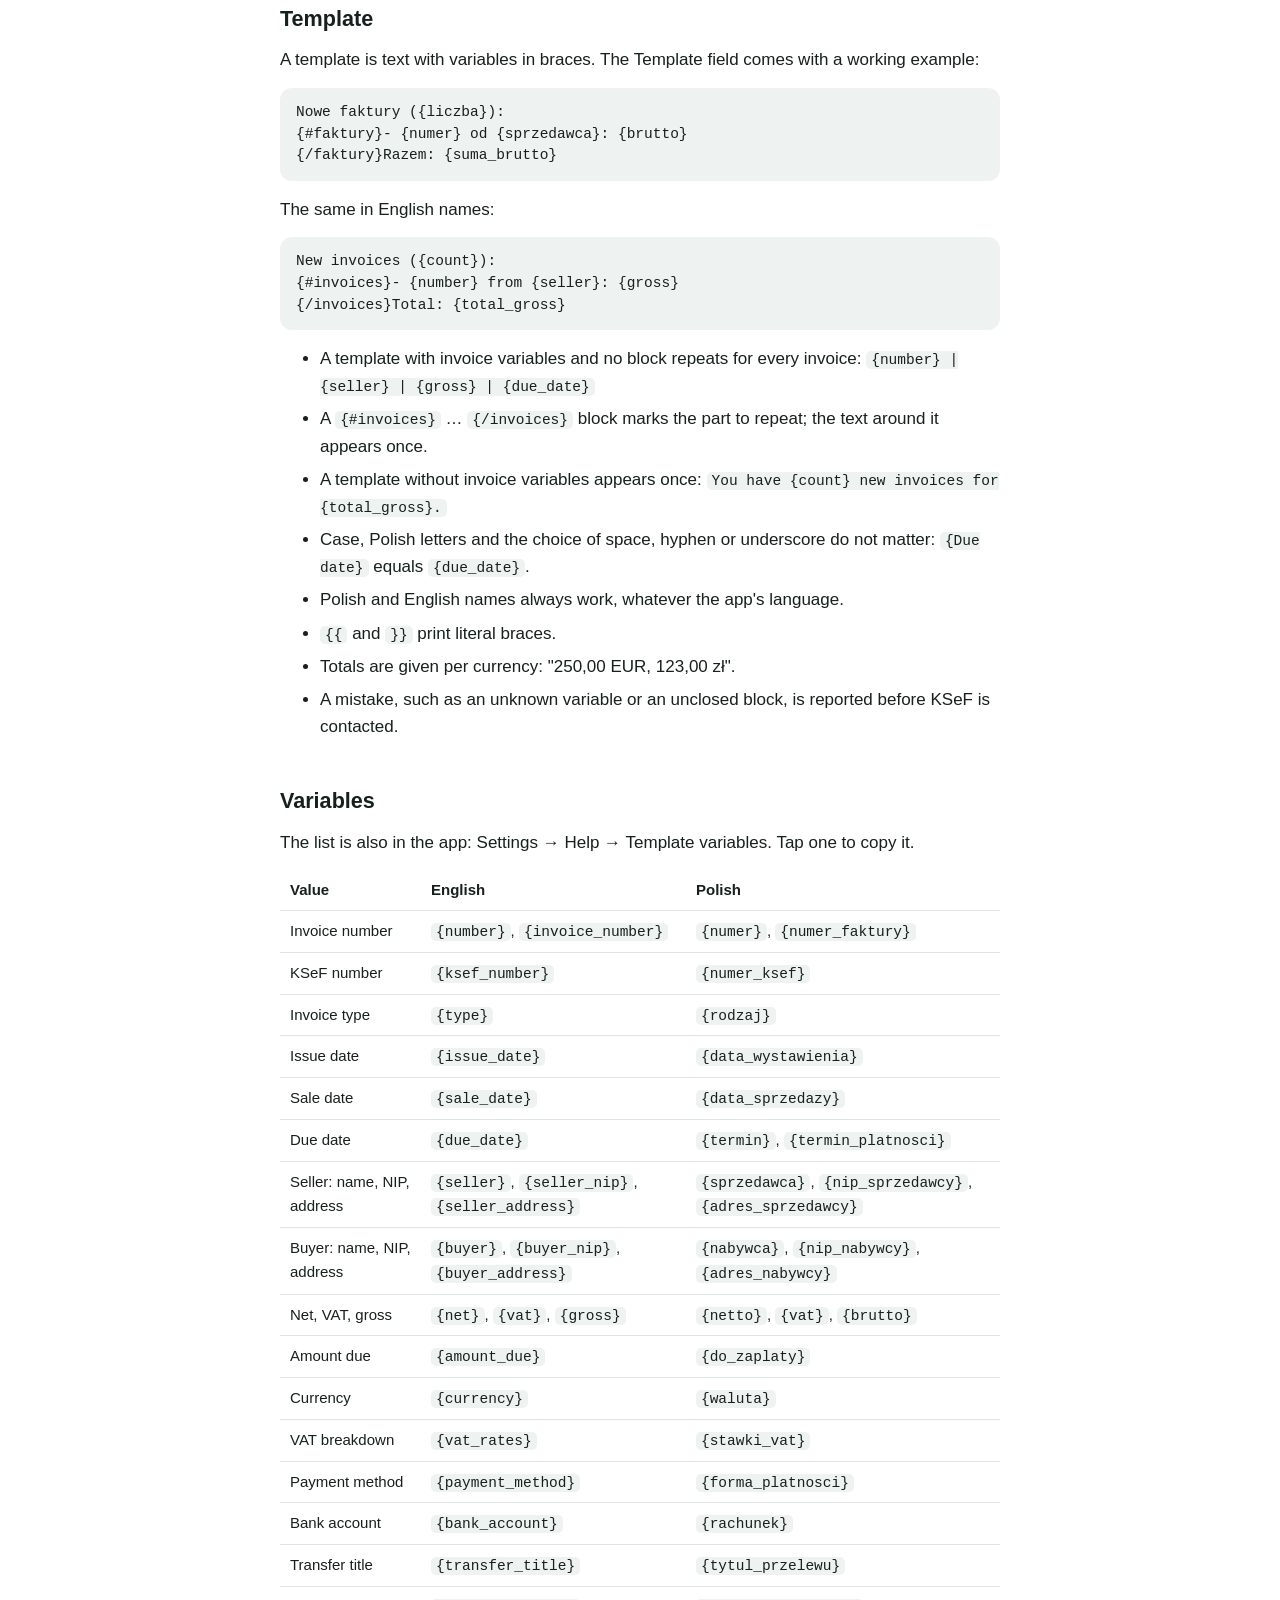
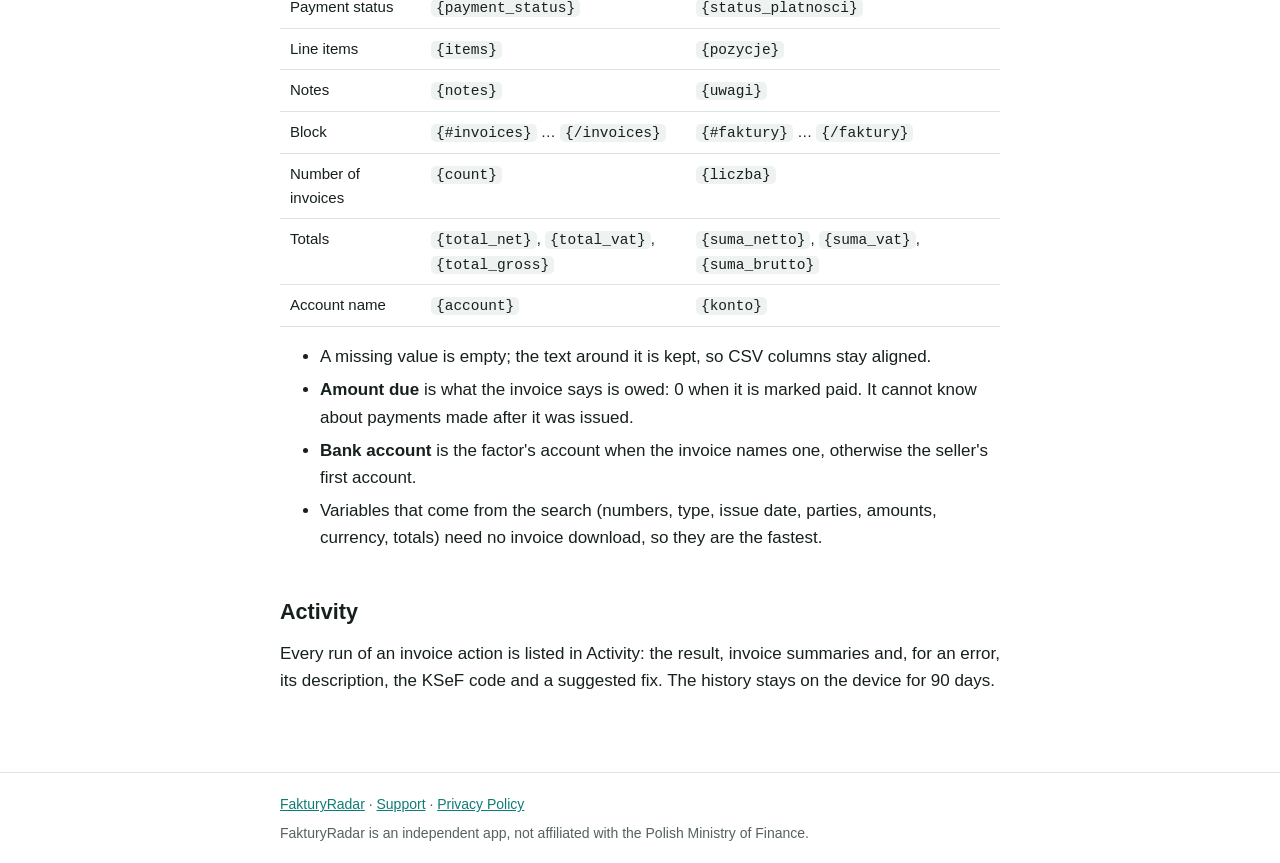
==== commit bf55cb72: "Publish site from 2d24f6a" ====
--- a/en/guide/index.html
+++ b/en/guide/index.html
@@ -26,12 +26,12 @@
   <p>Contents: <a href="#account">KSeF account</a> · <a href="#ready">Ready-made shortcuts</a> · <a href="#actions">Actions</a> · <a href="#choosing">Choosing invoices</a> · <a href="#formats">Formats</a> · <a href="#template">Template</a> · <a href="#variables">Variables</a></p>
 
   <h2 id="account">KSeF account</h2>
-  <ol>
-    <li>Sign in to the KSeF Taxpayer App through login.gov.pl: with mObywatel, e-dowód, online banking or Profil Zaufany.</li>
-    <li>Open "Tokeny" and choose "Generuj token".</li>
-    <li>Name it, for example "FakturyRadar", and select viewing invoices.</li>
-    <li>Copy the token and paste it into FakturyRadar with your company's tax ID (NIP). The token is shown only once; do not keep it in your notes.</li>
-    <li>Choose "Test login". When the connection works, save the account.</li>
+  <ol class="steps">
+    <li><strong>Sign in to KSeF</strong><span>Through login.gov.pl in the KSeF Taxpayer App: with mObywatel, e-dowód, online banking or Profil Zaufany.</span><img src="/assets/guide/token-help-login.jpg" width="660" height="632" alt="KSeF Taxpayer App sign-in page" loading="lazy"></li>
+    <li><strong>Open "Tokeny" and choose "Generuj token"</strong><span>You will find them in the site menu.</span><img src="/assets/guide/token-help-menu.jpg" width="660" height="588" alt="Taxpayer App menu with the Tokeny item" loading="lazy"></li>
+    <li><strong>Name it and select viewing invoices</strong><span>For example, "FakturyRadar".</span><img src="/assets/guide/token-help-generate.jpg" width="660" height="1034" alt="Token form with the permission to view invoices" loading="lazy"></li>
+    <li><strong>Copy the token and paste it into FakturyRadar</strong><span>With your company's tax ID (NIP). The token is shown only once. Do not keep it in your notes.</span><img src="/assets/guide/token-help-copy.jpg" width="660" height="378" alt="Generated token with the copy button" loading="lazy"></li>
+    <li><strong>Tap "Test login"</strong><span>When the connection works, save the account.</span></li>
   </ol>
   <p>The token is encrypted in this device's keychain and never goes to iCloud. Add the account separately on each device that should run automations. You can add several accounts, for example for several companies.</p>
 
@@ -44,6 +44,24 @@
     <li><strong>Archive in iCloud Drive</strong>: PDFs of new invoices in the FakturyRadar folder.</li>
     <li><strong>Monthly summary by email</strong>: last month's invoices with totals.</li>
   </ul>
+  <h3>After adding a shortcut</h3>
+  <p>iOS adds the shortcut with its automation off, and only you can turn it on.</p>
+  <p><strong>Shortcuts that run at a set time</strong></p>
+  <ol class="steps">
+    <li><strong>Tap Edit</strong><span>Shortcuts first shows a preview of the shortcut.</span><picture><source srcset="/assets/guide/guide-edit-en-dark.jpg" media="(prefers-color-scheme: dark)"><img src="/assets/guide/guide-edit-en-light.jpg" width="660" height="430" alt="Shortcut preview with the Edit button" loading="lazy"></picture></li>
+    <li><strong>Open the first step</strong><span>Tap the arrow next to the time.</span><picture><source srcset="/assets/guide/guide-step-en-dark.jpg" media="(prefers-color-scheme: dark)"><img src="/assets/guide/guide-step-en-light.jpg" width="660" height="168" alt="The shortcut's first step with the time" loading="lazy"></picture></li>
+    <li><strong>Turn on Automation</strong><span>The shortcut then runs on its own.</span><picture><source srcset="/assets/guide/guide-toggle-en-dark.jpg" media="(prefers-color-scheme: dark)"><img src="/assets/guide/guide-toggle-en-light.jpg" width="660" height="376" alt="The Automation switch" loading="lazy"></picture></li>
+  </ol>
+  <p><strong>Check invoices when I get to work</strong></p>
+  <ol class="steps">
+    <li><strong>Tap Edit</strong><span>Shortcuts first shows a preview of the shortcut.</span><picture><source srcset="/assets/guide/guide-edit-en-dark.jpg" media="(prefers-color-scheme: dark)"><img src="/assets/guide/guide-edit-en-light.jpg" width="660" height="430" alt="Shortcut preview with the Edit button" loading="lazy"></picture></li>
+    <li><strong>Choose your work location</strong><span>Tap Location in the first step.</span><picture><source srcset="/assets/guide/guide-place-en-dark.jpg" media="(prefers-color-scheme: dark)"><img src="/assets/guide/guide-place-en-light.jpg" width="660" height="161" alt="The shortcut's first step with the location" loading="lazy"></picture></li>
+    <li><strong>Turn on Automation</strong><span>Tap the arrow next to the location to see the switch.</span><picture><source srcset="/assets/guide/guide-place-toggle-en-dark.jpg" media="(prefers-color-scheme: dark)"><img src="/assets/guide/guide-place-toggle-en-light.jpg" width="660" height="298" alt="The Automation switch next to the location" loading="lazy"></picture></li>
+  </ol>
+  <p><strong>Shortcuts that send email</strong></p>
+  <ol class="steps">
+    <li><strong>Add recipients</strong><span>Tap Recipients in the Send Email step and enter the address.</span><picture><source srcset="/assets/guide/guide-recipients-en-dark.jpg" media="(prefers-color-scheme: dark)"><img src="/assets/guide/guide-recipients-en-light.jpg" width="660" height="204" alt="The Send Email step with the Recipients field" loading="lazy"></picture></li>
+  </ol>
 
   <h2 id="actions">Actions</h2>
   <p>FakturyRadar adds three actions to Shortcuts. Each invoice action finds the invoices itself, so a shortcut needs no separate "find" step.</p>
--- a/assets/style.css
+++ b/assets/style.css
@@ -125,3 +125,32 @@
   .hero img { width: 72px; height: 72px; }
   .pillars { grid-template-columns: 1fr; }
 }
+
+ol.steps { list-style: none; counter-reset: step; padding: 0; margin: 12px 0 24px; }
+ol.steps > li { counter-increment: step; position: relative; padding-left: 40px; margin-bottom: 22px; }
+ol.steps > li::before {
+  content: counter(step);
+  position: absolute;
+  left: 0;
+  top: 1px;
+  width: 26px;
+  height: 26px;
+  border-radius: 50%;
+  background: var(--accent);
+  color: var(--bg);
+  font-size: 14px;
+  font-weight: 650;
+  line-height: 26px;
+  text-align: center;
+}
+ol.steps strong { display: block; }
+ol.steps span { display: block; color: var(--muted); }
+ol.steps img {
+  display: block;
+  width: 100%;
+  max-width: 360px;
+  height: auto;
+  margin-top: 10px;
+  border-radius: 12px;
+  border: 1px solid var(--line);
+}
